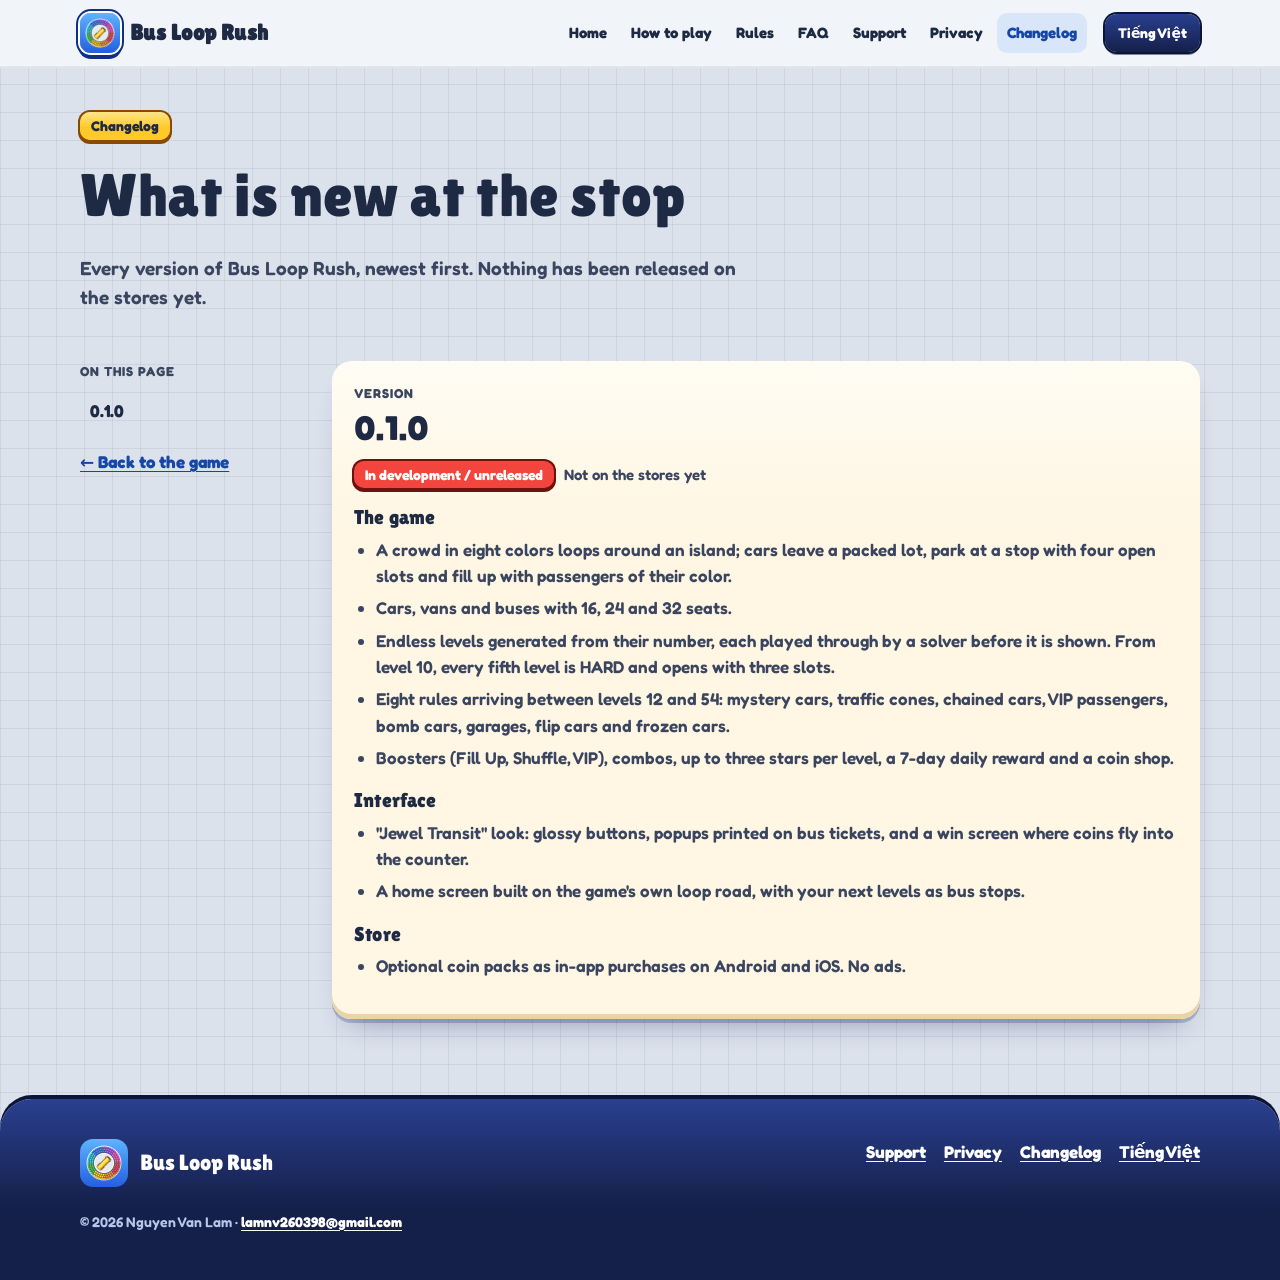
==== changelog/index.html @ d151629f "Add the Bus Loop Rush landing site A dependency-free English/Vietnamese site for the game, deployed " ====
<!doctype html>
<html lang="en">
<head>
  <meta charset="utf-8">
  <meta name="viewport" content="width=device-width, initial-scale=1">
  <title>Changelog — Bus Loop Rush</title>
  <meta name="description" content="What is in Bus Loop Rush so far. Version 0.1.0 is in development and not released yet.">
  <meta name="theme-color" content="#dce2ec">
  <meta name="robots" content="index, follow">
  <link rel="canonical" href="https://nguyenvanlamm.github.io/bus-loop-rush-website/changelog/">
  <link rel="alternate" hreflang="en" href="https://nguyenvanlamm.github.io/bus-loop-rush-website/changelog/">
  <link rel="alternate" hreflang="vi" href="https://nguyenvanlamm.github.io/bus-loop-rush-website/vi/changelog/">
  <link rel="alternate" hreflang="x-default" href="https://nguyenvanlamm.github.io/bus-loop-rush-website/changelog/">
  <meta property="og:type" content="website">
  <meta property="og:site_name" content="Bus Loop Rush">
  <meta property="og:locale" content="en_US">
  <meta property="og:locale:alternate" content="vi_VN">
  <meta property="og:title" content="Changelog — Bus Loop Rush">
  <meta property="og:description" content="What is in Bus Loop Rush so far. Version 0.1.0 is in development and not released yet.">
  <meta property="og:url" content="https://nguyenvanlamm.github.io/bus-loop-rush-website/changelog/">
  <meta property="og:image" content="https://nguyenvanlamm.github.io/bus-loop-rush-website/assets/social-card.png">
  <meta property="og:image:width" content="1200">
  <meta property="og:image:height" content="630">
  <meta name="twitter:card" content="summary_large_image">
  <meta name="twitter:title" content="Changelog — Bus Loop Rush">
  <meta name="twitter:description" content="What is in Bus Loop Rush so far. Version 0.1.0 is in development and not released yet.">
  <meta name="twitter:image" content="https://nguyenvanlamm.github.io/bus-loop-rush-website/assets/social-card.png">
  <link rel="icon" href="../assets/img/favicon-32.png" type="image/png" sizes="32x32">
  <link rel="icon" href="../assets/img/favicon-192.png" type="image/png" sizes="192x192">
  <link rel="apple-touch-icon" href="../assets/img/apple-touch-icon.png">
  <link rel="stylesheet" href="../styles.css">
  <link rel="stylesheet" href="../documents.css">
  <script type="application/ld+json">
  {"@context": "https://schema.org", "@type": "WebPage", "name": "Changelog — Bus Loop Rush", "description": "What is in Bus Loop Rush so far. Version 0.1.0 is in development and not released yet.", "url": "https://nguyenvanlamm.github.io/bus-loop-rush-website/changelog/", "inLanguage": "en", "isPartOf": {"@type": "WebSite", "name": "Bus Loop Rush", "url": "https://nguyenvanlamm.github.io/bus-loop-rush-website/"}}
  </script>
</head>
<body>
<a class="skip-link" href="#main-content">Skip to content</a>
<header class="site-header">
  <div class="wrap nav-shell">
    <a class="brand" href="../" aria-label="Bus Loop Rush home"><img src="../assets/img/favicon-192.png" width="40" height="40" alt=""><span class="brand-name">Bus Loop Rush</span></a>
    <nav class="primary-nav" aria-label="Primary navigation">
      <a href="../">Home</a><a href="../#how-to-play">How to play</a><a href="../#rules">Rules</a><a href="../#faq">FAQ</a><a href="../support/">Support</a><a href="../privacy/">Privacy</a><a href="./" aria-current="page">Changelog</a>
    </nav>
    <a class="language-link" href="../vi/changelog/" lang="vi" hreflang="vi">Tiếng Việt</a>
  </div>
</header>

<main id="main-content">
  <section class="doc-hero wrap" aria-labelledby="page-title">
    <p class="eyebrow"><span class="chip">Changelog</span></p>
    <h1 id="page-title">What is new at the stop</h1>
    <p class="doc-lede">Every version of Bus Loop Rush, newest first. Nothing has been released on the stores yet.</p>
  </section>
  <div class="doc-shell wrap">
    <aside class="doc-aside" aria-label="On this page">
      <p class="doc-aside-label">On this page</p>
      <nav><a href="#v0-1-0">0.1.0</a></nav>
      <a class="back-link" href="../">← Back to the game</a>
    </aside>
    <div class="doc-content">
      <section class="doc-section ticket" id="v0-1-0" aria-labelledby="v0-1-0-title">
        <p class="doc-kicker">Version</p>
        <h2 id="v0-1-0-title">0.1.0</h2>
        <div class="release-head"><span class="chip chip--stop">In development / unreleased</span><span class="updated">Not on the stores yet</span></div>
        <h3>The game</h3>
        <ul>
          <li>A crowd in eight colors loops around an island; cars leave a packed lot, park at a stop with four open slots and fill up with passengers of their color.</li>
          <li>Cars, vans and buses with 16, 24 and 32 seats.</li>
          <li>Endless levels generated from their number, each played through by a solver before it is shown. From level 10, every fifth level is HARD and opens with three slots.</li>
          <li>Eight rules arriving between levels 12 and 54: mystery cars, traffic cones, chained cars, VIP passengers, bomb cars, garages, flip cars and frozen cars.</li>
          <li>Boosters (Fill Up, Shuffle, VIP), combos, up to three stars per level, a 7-day daily reward and a coin shop.</li>
        </ul>
        <h3>Interface</h3>
        <ul>
          <li>"Jewel Transit" look: glossy buttons, popups printed on bus tickets, and a win screen where coins fly into the counter.</li>
          <li>A home screen built on the game's own loop road, with your next levels as bus stops.</li>
        </ul>
        <h3>Store</h3>
        <ul>
          <li>Optional coin packs as in-app purchases on Android and iOS. No ads.</li>
        </ul>
      </section>
    </div>
  </div>
</main>

<footer class="site-footer">
  <div class="wrap footer-grid">
    <div class="footer-brand"><img src="../assets/img/favicon-192.png" width="48" height="48" alt=""><strong>Bus Loop Rush</strong></div>
    <nav class="footer-links" aria-label="Footer navigation"><a href="../support/">Support</a><a href="../privacy/">Privacy</a><a href="./">Changelog</a><a href="../vi/changelog/" lang="vi" hreflang="vi">Tiếng Việt</a></nav>
    <p class="footer-note">© 2026 Nguyen Van Lam · <a href="mailto:lamnv260398@gmail.com">lamnv260398@gmail.com</a></p>
  </div>
</footer>
</body>
</html>
---- styles.css ----
@import url('assets/fonts/fonts.css');

/* Bus Loop Rush — "Jewel Transit", the game's own UI system on the web:
   plaza ground, jewel buttons on a dark lip, cream bus tickets, navy plates. */
:root {
  --ink: #1e2a44;
  --ink-soft: #3a4560;
  --navy: #14204a;
  --navy-hi: #2a3f8f;
  --navy-rim: #0b1636;
  --rim: #0b2466;
  --panel: #1f5fd8;
  --panel-hi: #4b98ff;
  --panel-lip: #123a9c;
  --go: #3cc84a; --go-hi: #8bea6e; --go-lo: #2fb23d; --go-lip: #1e8a2c; --go-rim: #145e1e;
  --amber: #ffc928; --amber-hi: #ffe68a; --amber-lo: #f7b413; --amber-lip: #d08a00; --amber-rim: #8a4b00;
  --sky: #2e7df6; --sky-hi: #7db8ff; --sky-lo: #2468e0; --sky-lip: #1546a8; --sky-rim: #0e2f86;
  --stop: #f2453d; --stop-rim: #6e1210;
  --ticket: #fff6e3; --ticket-top: #fffcf3; --ticket-edge: #ebd3a6; --ticket-line: #e0c690; --ticket-ink: #8a4b00;
  --plaza: #dce2ec; --plaza-deep: #c8cfdc; --grid: rgba(150, 164, 190, 0.22);
  --asphalt: #575d72; --curb: #f7f9fc;
  --f-word: 'Lilita One', 'Arial Rounded MT Bold', system-ui, sans-serif;
  --f-display: 'Lilita One', 'Arial Rounded MT Bold', system-ui, sans-serif;
  --w-display: 400;
  --f-body: 'Fredoka', 'Nunito', system-ui, -apple-system, 'Segoe UI', sans-serif;
  --w-body: 600;
  --wrap: 1120px;
  --gutter: 16px;
  color-scheme: light;
}

/* Lilita One and Fredoka have no Vietnamese letters. */
:lang(vi) {
  --f-display: 'Baloo 2', 'Nunito', system-ui, sans-serif;
  --w-display: 800;
  --f-body: 'Nunito', system-ui, -apple-system, 'Segoe UI', sans-serif;
  --w-body: 600;
}

*, *::before, *::after { box-sizing: border-box; }
html { scroll-behavior: smooth; -webkit-text-size-adjust: 100%; }
body {
  margin: 0;
  font-family: var(--f-body);
  font-weight: var(--w-body);
  font-size: 17px;
  line-height: 1.55;
  color: var(--ink);
  background-color: var(--plaza);
  background-image:
    linear-gradient(var(--grid) 1.5px, transparent 1.5px),
    linear-gradient(90deg, var(--grid) 1.5px, transparent 1.5px);
  background-size: 28px 28px;
  overflow-x: hidden;
}
img { max-width: 100%; height: auto; display: block; }
a { color: var(--sky-lip); text-underline-offset: 3px; }
a:hover { color: var(--sky); }
:focus-visible { outline: 3px solid var(--amber); outline-offset: 3px; border-radius: 6px; }
h1, h2, h3 { font-family: var(--f-display); font-weight: var(--w-display); line-height: 1.12; margin: 0 0 0.4em; letter-spacing: 0.01em; }
h2 { font-size: clamp(30px, 4.4vw, 46px); }
h3 { font-size: 22px; }
p { margin: 0 0 1em; }
.wrap { width: min(var(--wrap), 100% - 2 * var(--gutter)); margin-inline: auto; }
.skip-link { position: absolute; left: 12px; top: -60px; z-index: 50; background: var(--navy); color: #fff; padding: 10px 14px; border-radius: 10px; font-weight: 700; }
.skip-link:focus { top: 12px; color: #fff; }
.visually-hidden { position: absolute !important; width: 1px; height: 1px; overflow: hidden; clip: rect(0 0 0 0); white-space: nowrap; }

/* Header */
.site-header {
  position: sticky; top: 0; z-index: 30;
  background: rgba(244, 247, 251, 0.92);
  backdrop-filter: saturate(1.2) blur(8px);
  -webkit-backdrop-filter: saturate(1.2) blur(8px);
  border-bottom: 2px solid rgba(30, 42, 68, 0.08);
}
.nav-shell { display: flex; align-items: center; gap: 18px; min-height: 66px; }
.brand { display: inline-flex; align-items: center; gap: 10px; color: var(--ink); text-decoration: none; margin-right: auto; }
.brand:hover { color: var(--ink); }
.brand img { width: 40px; height: 40px; border-radius: 11px; box-shadow: 0 0 0 2px #fff, 0 0 0 4px var(--sky-rim), 0 4px 0 2px var(--sky-rim); }
.brand-name { font-family: var(--f-word); font-size: 22px; letter-spacing: 0.02em; white-space: nowrap; }
.primary-nav { display: flex; gap: 4px; flex-wrap: wrap; }
.primary-nav a { color: var(--ink); text-decoration: none; font-weight: 700; font-size: 15px; padding: 8px 10px; border-radius: 10px; }
.primary-nav a:hover, .primary-nav a[aria-current="page"] { background: rgba(46, 125, 246, 0.12); color: var(--sky-lip); }
.language-link {
  display: inline-flex; align-items: center; gap: 6px; flex: none;
  font-weight: 700; font-size: 14px; color: #fff; text-decoration: none;
  background: linear-gradient(180deg, var(--navy-hi), var(--navy));
  padding: 8px 13px; border-radius: 12px; box-shadow: 0 0 0 2px var(--navy-rim), 0 3px 0 rgba(11, 22, 54, 0.5);
}
.language-link:hover { color: #fff; filter: brightness(1.12); }
@media (max-width: 820px) {
  .primary-nav { display: none; }
}

/* Jewel buttons (the game's one button) */
.jewel {
  --hi: var(--go-hi); --face: var(--go); --lo: var(--go-lo); --lip: var(--go-lip); --rimc: var(--go-rim);
  position: relative; display: inline-flex; align-items: center; justify-content: center; gap: 10px;
  min-height: 56px; padding: 0 24px 4px;
  font-family: var(--f-display); font-weight: var(--w-display); font-size: 22px; letter-spacing: 0.02em;
  color: #fff; text-decoration: none; text-shadow: 0 2px 0 var(--rimc), 0 -1px 0 var(--rimc), 1px 0 0 var(--rimc), -1px 0 0 var(--rimc);
  border-radius: 20px;
  background: linear-gradient(180deg, var(--hi) 0%, var(--face) 47%, var(--lo) 100%);
  box-shadow: 0 0 0 2px var(--rimc), 0 6px 0 var(--lip), 0 6px 0 2px var(--rimc), 0 14px 18px -6px rgba(8, 16, 40, 0.5);
  transition: transform 0.07s ease-out, box-shadow 0.07s ease-out;
  overflow: hidden;
}
.jewel::before {
  content: ''; position: absolute; left: 6px; right: 6px; top: 3px; height: 44%;
  border-radius: 16px 16px 14px 14px;
  background: linear-gradient(180deg, rgba(255, 255, 255, 0.6), rgba(255, 255, 255, 0.08));
  pointer-events: none;
}
.jewel::after { content: ''; position: absolute; left: 12%; top: 13%; width: 13px; height: 6px; border-radius: 6px; background: #fff; opacity: 0.9; transform: rotate(-16deg); }
.jewel:hover { color: #fff; filter: brightness(1.06); }
.jewel:active { transform: translateY(4px); box-shadow: 0 0 0 2px var(--rimc), 0 2px 0 var(--lip), 0 2px 0 2px var(--rimc), 0 4px 6px rgba(8, 16, 40, 0.35); }
.jewel--sky { --hi: var(--sky-hi); --face: var(--sky); --lo: var(--sky-lo); --lip: var(--sky-lip); --rimc: var(--sky-rim); }
.jewel--amber { --hi: var(--amber-hi); --face: var(--amber); --lo: var(--amber-lo); --lip: var(--amber-lip); --rimc: var(--amber-rim); }
.jewel--small { min-height: 46px; font-size: 18px; padding: 0 18px 3px; border-radius: 16px; }
.jewel .arrow { width: 26px; height: 22px; flex: none; }

/* Navy plates and chips */
.plate {
  display: inline-flex; align-items: center; gap: 10px;
  color: #fff; font-weight: 700;
  background: linear-gradient(180deg, rgba(42, 63, 143, 0.97), rgba(20, 32, 74, 0.97));
  border-radius: 14px; padding: 9px 14px;
  box-shadow: 0 0 0 2.5px var(--navy-rim), 0 4px 0 rgba(11, 22, 54, 0.45);
}
.chip {
  display: inline-flex; align-items: center; gap: 6px; font-size: 14px; font-weight: 700; color: var(--ink);
  padding: 3px 11px; border-radius: 10px; background: linear-gradient(180deg, var(--amber-hi), var(--amber) 55%);
  box-shadow: 0 0 0 2px var(--amber-rim), 0 2px 0 2px var(--amber-rim);
}
.chip--navy { color: #fff; background: var(--navy); box-shadow: 0 0 0 2px var(--navy-rim); }
.chip--stop { color: #fff; background: var(--stop); box-shadow: 0 0 0 2px var(--stop-rim), 0 2px 0 2px var(--stop-rim); }

/* Bus ticket cards */
.ticket {
  position: relative; background: linear-gradient(180deg, var(--ticket-top) 0%, var(--ticket) 26%);
  border-radius: 20px; padding: 22px;
  box-shadow: inset 0 -5px 0 var(--ticket-edge), 0 4px 0 rgba(8, 30, 100, 0.22), 0 18px 30px -18px rgba(14, 30, 80, 0.45);
}
.ticket--tear::before, .ticket--tear::after {
  content: ''; position: absolute; top: var(--tear, 50%); width: 22px; height: 22px; margin-top: -11px; border-radius: 50%;
  background: var(--plaza);
}
.ticket--tear::before { left: -11px; }
.ticket--tear::after { right: -11px; }

/* Outlined game wordmark: a stroke layer behind a gradient fill. */
.wordmark { font-family: var(--f-word); font-weight: 400; line-height: 0.92; margin: 0; text-transform: uppercase; transform: rotate(-4deg); transform-origin: left center; }
.wm-line { position: relative; display: block; width: max-content; }
.wm-line::before {
  content: attr(data-text); position: absolute; left: 0; top: 0;
  color: var(--wm-rim); -webkit-text-stroke: var(--wm-stroke) var(--wm-rim);
  text-shadow: 0 var(--wm-drop) 0 var(--wm-rim);
}
.wm-fill { position: relative; background: var(--wm-grad); -webkit-background-clip: text; background-clip: text; color: transparent; }
.wm-1 { --wm-rim: #7a3a12; --wm-stroke: 14px; --wm-drop: 7px; --wm-grad: linear-gradient(180deg, #ffe680 10%, #ffcc1a 55%, #ffb000 95%); font-size: clamp(54px, 9vw, 104px); }
.wm-2 { --wm-rim: #0e3a8c; --wm-stroke: 16px; --wm-drop: 9px; --wm-grad: linear-gradient(180deg, #9be4ff 10%, #4fc3ff 50%, #2e8bf0 95%); font-size: clamp(72px, 12vw, 140px); margin-top: -0.04em; }

/* Hero */
.hero { position: relative; padding: 40px 0 72px; overflow: hidden; }
.hero-grid { display: grid; grid-template-columns: minmax(0, 1.1fr) minmax(0, 0.9fr); gap: 32px; align-items: center; }
.eyebrow { margin-bottom: 22px; }
.hero-lede { font-size: 19px; max-width: 34ch; margin: 26px 0 26px; color: var(--ink-soft); }
.hero-actions { display: flex; flex-wrap: wrap; gap: 14px 16px; align-items: center; margin-bottom: 26px; }
.store-status { display: flex; flex-wrap: wrap; gap: 10px; }
.store-status .plate { font-size: 14px; }
.store-status small { display: block; font-weight: 600; opacity: 0.75; font-size: 12px; line-height: 1.2; }
.store-status strong { display: block; line-height: 1.2; }
.store-glyph { width: 26px; height: 26px; flex: none; }

/* The loop road behind the phone */
.hero-visual { position: relative; display: grid; place-items: center; min-height: 600px; }
.loop-road {
  position: absolute; width: min(430px, 96%); aspect-ratio: 345 / 524; border-radius: 999px;
  background: var(--asphalt);
  box-shadow: 0 0 0 7px var(--curb), 0 11px 0 7px #c3cad7, 0 26px 40px rgba(60, 72, 100, 0.25);
}
.loop-road::before { content: ''; position: absolute; inset: 22px; border-radius: 999px; border: 3px dashed rgba(255, 255, 255, 0.55); }
.loop-road::after { content: ''; position: absolute; inset: 46px; border-radius: 999px; background: #e7ebf2; box-shadow: 0 0 0 6px var(--curb), inset 0 -3px 0 #bfc6d3; }
.phone {
  position: relative; z-index: 2; width: min(282px, 72vw); padding: 11px; border-radius: 42px;
  background: #16181d; box-shadow: 0 0 0 2px #2a2c33, 0 30px 60px -20px rgba(10, 18, 40, 0.6);
}
.phone img { border-radius: 32px; width: 100%; aspect-ratio: 540 / 1200; object-fit: cover; background: var(--plaza-deep); }
.phone--tilt { transform: rotate(3deg); animation: float 6s ease-in-out infinite; }
.sprite { position: absolute; z-index: 3; pointer-events: none; filter: drop-shadow(0 6px 6px rgba(20, 30, 60, 0.18)); }
.sprite--bus { width: 92px; left: 2%; bottom: 13%; transform: rotate(-24deg); animation: bob 3.6s ease-in-out infinite; }
.sprite--coin { width: 58px; right: 6%; top: 8%; animation: bob 3s ease-in-out infinite reverse; }
.sprite--crowd { z-index: 1; width: min(400px, 92%); left: 50%; bottom: 1%; translate: -50% 0; }
.sprite--cheer { width: 58px; left: 12%; top: 10%; animation: bob 2.6s ease-in-out infinite; }
@keyframes float { 50% { transform: rotate(3deg) translateY(-12px); } }
@keyframes bob { 50% { translate: 0 -8px; } }

/* Sections */
.section { padding: 72px 0; }
.section-head { max-width: 680px; margin-bottom: 34px; }
.section-head p { color: var(--ink-soft); font-size: 18px; }
.ribbon-title { display: inline-block; margin-bottom: 14px; }

/* How it plays */
.steps { list-style: none; margin: 0; padding: 0; display: grid; grid-template-columns: repeat(4, minmax(0, 1fr)); gap: 22px; counter-reset: step; }
.step { display: flex; flex-direction: column; gap: 12px; }
.step-art { position: relative; height: 150px; display: grid; place-items: center; border-radius: 16px; background: var(--plaza-deep); box-shadow: inset 0 0 0 2px rgba(255, 255, 255, 0.5); overflow: hidden; }
.step-art img { max-height: 120px; width: auto; }
.step-art--asphalt { background: var(--asphalt); box-shadow: inset 0 5px 0 var(--curb); }
.step-num {
  position: absolute; left: 10px; top: 10px; min-width: 32px; height: 30px; padding: 0 8px; display: grid; place-items: center;
  font-family: var(--f-word); font-size: 18px; color: #fff; border-radius: 10px;
  background: linear-gradient(180deg, var(--go-hi), var(--go) 52%, var(--go-lo));
  box-shadow: 0 0 0 2px var(--go-rim), 0 3px 0 var(--go-lip), 0 3px 0 2px var(--go-rim);
  text-shadow: 0 1px 0 var(--go-rim), 0 -1px 0 var(--go-rim), 1px 0 0 var(--go-rim), -1px 0 0 var(--go-rim);
}
.step h3 { margin: 4px 0 0; }
.step p { margin: 0; color: var(--ink-soft); font-size: 16px; }

/* Rules (mechanics) */
.rules { display: grid; grid-template-columns: repeat(4, minmax(0, 1fr)); gap: 22px; }
.rule { --tear: 214px; display: flex; flex-direction: column; text-align: center; padding: 12px 18px 22px; }
.rule img { width: 196px; height: 196px; margin: 0 auto 14px; }
.rule .chip { align-self: center; margin-bottom: 10px; }
.rule p { margin: 0; font-size: 15.5px; color: var(--ink-soft); }

/* Blue game panel (features) */
.panel {
  position: relative; color: #fff; border-radius: 34px; padding: 56px clamp(18px, 4vw, 48px) 48px;
  background: linear-gradient(180deg, var(--panel-hi) 0%, #2f74ee 26%, var(--panel) 66%, #1a52c4 100%);
  box-shadow: 0 0 0 3px var(--rim), 0 10px 0 var(--panel-lip), 0 10px 0 3px var(--rim), 0 30px 50px -20px rgba(4, 10, 30, 0.6);
}
.panel::before { content: ''; position: absolute; inset: 5px; border-radius: 30px; border: 3px solid rgba(255, 255, 255, 0.24); pointer-events: none; }
.panel h2 { color: #fff; text-shadow: 0 3px 0 var(--rim), 0 -1px 0 var(--rim), 2px 0 0 var(--rim), -2px 0 0 var(--rim); }
.panel .section-head p { color: #e3ecff; }
.features { display: grid; grid-template-columns: repeat(3, minmax(0, 1fr)); gap: 20px; }
.feature { color: var(--ink); display: grid; grid-template-columns: 56px 1fr; gap: 14px; align-items: start; padding: 20px; }
.feature img { width: 56px; height: 56px; object-fit: contain; }
.feature h3 { font-size: 20px; margin-bottom: 4px; }
.feature p { margin: 0; font-size: 15.5px; color: var(--ink-soft); }

/* Screens */
.screens { display: grid; grid-template-columns: repeat(4, minmax(0, 1fr)); gap: 22px; }
.screen figure { margin: 0; }
.screen .phone { width: 100%; padding: 8px; border-radius: 30px; }
.screen .phone img { border-radius: 23px; }
.screen figcaption { margin-top: 14px; text-align: center; }
.screen figcaption strong { display: block; font-family: var(--f-display); font-weight: var(--w-display); font-size: 20px; }
.screen figcaption span { color: var(--ink-soft); font-size: 15px; }

/* FAQ */
.faq { display: grid; gap: 14px; max-width: 820px; }
.faq details { border-radius: 18px; background: linear-gradient(180deg, var(--ticket-top), var(--ticket) 40%); box-shadow: inset 0 -4px 0 var(--ticket-edge), 0 3px 0 rgba(8, 30, 100, 0.18); }
.faq summary { list-style: none; cursor: pointer; display: flex; justify-content: space-between; gap: 16px; align-items: center; padding: 18px 20px; font-family: var(--f-display); font-weight: var(--w-display); font-size: 20px; }
.faq summary::-webkit-details-marker { display: none; }
.faq summary b { flex: none; width: 32px; height: 32px; display: grid; place-items: center; border-radius: 50%; color: #fff; font-family: var(--f-word); background: linear-gradient(180deg, var(--sky-hi), var(--sky) 50%, var(--sky-lo)); box-shadow: 0 0 0 2px var(--sky-rim), 0 3px 0 var(--sky-lip); transition: transform 0.2s; }
.faq details[open] summary b { transform: rotate(45deg); }
.faq details p { padding: 0 20px 18px; margin: 0; color: var(--ink-soft); }

/* Closing band */
.closing { text-align: center; }
.closing .store-status { justify-content: center; margin: 22px 0 6px; }

/* Footer */
.site-footer { padding: 40px 0 48px; background: linear-gradient(180deg, var(--navy-hi), var(--navy) 60%); color: #d6e2ff; border-radius: 32px 32px 0 0; margin-top: 40px; box-shadow: 0 -4px 0 var(--navy-rim); }
.footer-grid { display: flex; flex-wrap: wrap; gap: 24px; justify-content: space-between; align-items: flex-start; }
.footer-brand { display: flex; gap: 12px; align-items: center; }
.footer-brand img { width: 48px; height: 48px; border-radius: 13px; }
.footer-brand strong { font-family: var(--f-word); font-size: 22px; color: #fff; font-weight: 400; }
.footer-links { display: flex; flex-wrap: wrap; gap: 6px 18px; }
.footer-links a, .site-footer a { color: #fff; font-weight: 700; }
.footer-note { width: 100%; font-size: 14px; color: #b8c6ea; margin: 0; }

@media (max-width: 980px) {
  .hero-grid { grid-template-columns: 1fr; }
  .hero-visual { min-height: 560px; }
  .steps, .rules, .screens { grid-template-columns: repeat(2, minmax(0, 1fr)); }
  .features { grid-template-columns: repeat(2, minmax(0, 1fr)); }
}
@media (max-width: 560px) {
  body { font-size: 16px; }
  .hero { padding-top: 24px; }
  .hero-visual { min-height: 500px; }
  .steps, .features { grid-template-columns: 1fr; }
  .rules { gap: 14px; }
  .rule { padding: 10px 10px 16px; --tear: 160px; }
  .rule img { width: 140px; height: 140px; }
  .rule h3 { font-size: 19px; }
  .screens { display: flex; overflow-x: auto; scroll-snap-type: x mandatory; padding-bottom: 12px; margin-inline: calc(-1 * var(--gutter)); padding-inline: var(--gutter); }
  .screen { flex: 0 0 62%; scroll-snap-align: center; }
  .jewel { font-size: 20px; }
}
@media (prefers-reduced-motion: reduce) {
  html { scroll-behavior: auto; }
  *, *::before, *::after { animation: none !important; transition: none !important; }
}
---- documents.css ----
/* Support, privacy and changelog pages (on top of styles.css). */
.doc-hero { padding: 44px 0 30px; }
.doc-hero h1 { font-size: clamp(36px, 6vw, 60px); max-width: 16ch; }
.doc-lede { font-size: 19px; color: var(--ink-soft); max-width: 60ch; }
.doc-meta { margin-top: 16px; }
.doc-shell { display: grid; grid-template-columns: 220px minmax(0, 1fr); gap: 32px; align-items: start; padding-bottom: 40px; }
.doc-aside { position: sticky; top: 90px; display: grid; gap: 10px; }
.doc-aside-label { margin: 0; font-size: 13px; font-weight: 800; letter-spacing: 0.08em; text-transform: uppercase; color: var(--ink-soft); }
.doc-aside nav { display: grid; gap: 4px; }
.doc-aside nav a { color: var(--ink); text-decoration: none; font-weight: 700; padding: 7px 10px; border-radius: 10px; }
.doc-aside nav a:hover { background: rgba(46, 125, 246, 0.12); color: var(--sky-lip); }
.back-link { font-weight: 700; margin-top: 8px; }
.doc-content { display: grid; gap: 26px; min-width: 0; }
.doc-section h2 { font-size: clamp(26px, 3.4vw, 34px); }
.doc-section h3 { font-size: 20px; margin-top: 18px; }
.doc-section p, .doc-section li { color: var(--ink-soft); }
.doc-section ul, .doc-section ol { padding-left: 22px; margin: 0 0 1em; }
.doc-section li { margin-bottom: 6px; }
.doc-section li strong, .doc-section p strong { color: var(--ink); }
.doc-kicker { margin: 0 0 6px; font-size: 13px; font-weight: 800; letter-spacing: 0.08em; text-transform: uppercase; color: var(--ticket-ink); }
.action-grid { display: grid; grid-template-columns: repeat(3, minmax(0, 1fr)); gap: 16px; margin: 18px 0; }
.issue-card { display: flex; flex-direction: column; gap: 8px; padding: 18px; border-radius: 18px; background: #fff; box-shadow: 0 0 0 2px rgba(224, 198, 144, 0.9), 0 4px 0 var(--ticket-edge); }
.issue-card h3 { margin: 0; font-size: 21px; }
.issue-card p { margin: 0 0 6px; font-size: 15.5px; }
.issue-card .jewel { margin-top: auto; align-self: flex-start; }
.callout { border-radius: 16px; padding: 14px 16px; background: rgba(255, 201, 40, 0.18); box-shadow: inset 0 0 0 2px rgba(138, 75, 0, 0.25); }
.callout strong { color: var(--ink); }
.callout p { margin: 4px 0 0; }
.release { border-left: 0; }
.release-head { display: flex; flex-wrap: wrap; gap: 10px; align-items: center; margin-bottom: 10px; }
.release-head h2 { margin: 0; }
.updated { font-size: 15px; color: var(--ink-soft); }
@media (max-width: 860px) {
  .doc-shell { grid-template-columns: 1fr; }
  .doc-aside { position: static; }
  .action-grid { grid-template-columns: 1fr; }
}
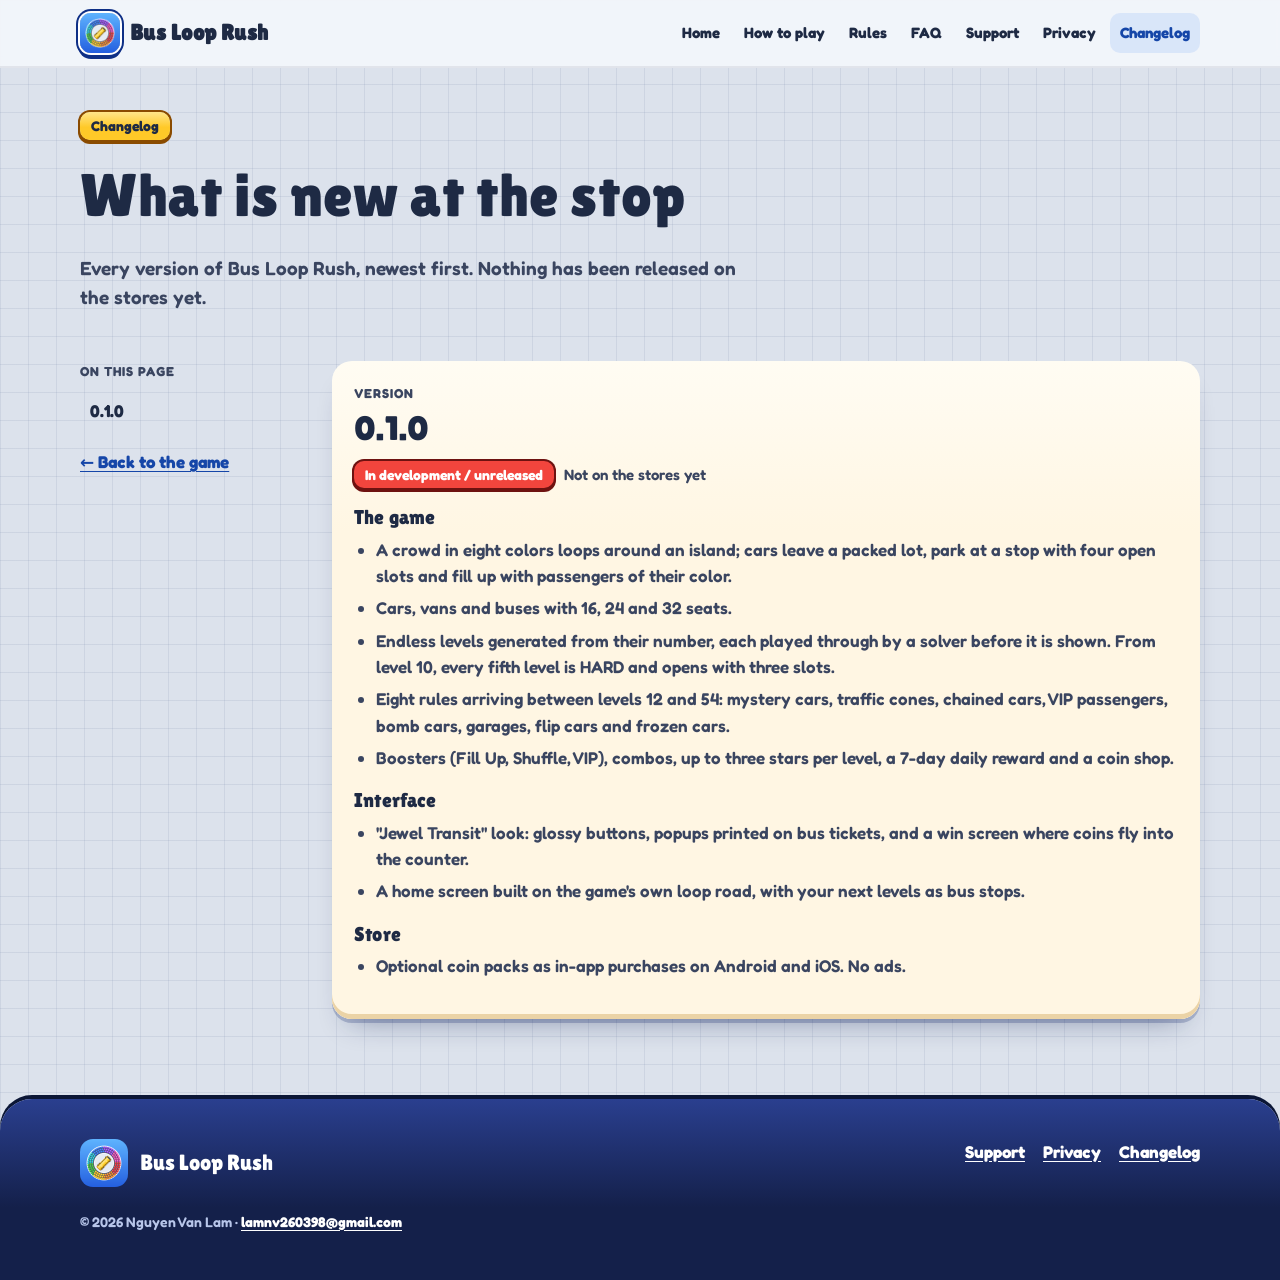
==== commit ed538504: "Make the landing site English-only - Remove the Vietnamese pages, the language switch and the hrefla" ====
--- a/changelog/index.html
+++ b/changelog/index.html
@@ -8,13 +8,9 @@
   <meta name="theme-color" content="#dce2ec">
   <meta name="robots" content="index, follow">
   <link rel="canonical" href="https://nguyenvanlamm.github.io/bus-loop-rush-website/changelog/">
-  <link rel="alternate" hreflang="en" href="https://nguyenvanlamm.github.io/bus-loop-rush-website/changelog/">
-  <link rel="alternate" hreflang="vi" href="https://nguyenvanlamm.github.io/bus-loop-rush-website/vi/changelog/">
-  <link rel="alternate" hreflang="x-default" href="https://nguyenvanlamm.github.io/bus-loop-rush-website/changelog/">
   <meta property="og:type" content="website">
   <meta property="og:site_name" content="Bus Loop Rush">
   <meta property="og:locale" content="en_US">
-  <meta property="og:locale:alternate" content="vi_VN">
   <meta property="og:title" content="Changelog — Bus Loop Rush">
   <meta property="og:description" content="What is in Bus Loop Rush so far. Version 0.1.0 is in development and not released yet.">
   <meta property="og:url" content="https://nguyenvanlamm.github.io/bus-loop-rush-website/changelog/">
@@ -42,7 +38,6 @@
     <nav class="primary-nav" aria-label="Primary navigation">
       <a href="../">Home</a><a href="../#how-to-play">How to play</a><a href="../#rules">Rules</a><a href="../#faq">FAQ</a><a href="../support/">Support</a><a href="../privacy/">Privacy</a><a href="./" aria-current="page">Changelog</a>
     </nav>
-    <a class="language-link" href="../vi/changelog/" lang="vi" hreflang="vi">Tiếng Việt</a>
   </div>
 </header>
 
@@ -88,7 +83,7 @@
 <footer class="site-footer">
   <div class="wrap footer-grid">
     <div class="footer-brand"><img src="../assets/img/favicon-192.png" width="48" height="48" alt=""><strong>Bus Loop Rush</strong></div>
-    <nav class="footer-links" aria-label="Footer navigation"><a href="../support/">Support</a><a href="../privacy/">Privacy</a><a href="./">Changelog</a><a href="../vi/changelog/" lang="vi" hreflang="vi">Tiếng Việt</a></nav>
+    <nav class="footer-links" aria-label="Footer navigation"><a href="../support/">Support</a><a href="../privacy/">Privacy</a><a href="./">Changelog</a></nav>
     <p class="footer-note">© 2026 Nguyen Van Lam · <a href="mailto:lamnv260398@gmail.com">lamnv260398@gmail.com</a></p>
   </div>
 </footer>
--- a/styles.css
+++ b/styles.css
@@ -22,20 +22,13 @@
   --f-word: 'Lilita One', 'Arial Rounded MT Bold', system-ui, sans-serif;
   --f-display: 'Lilita One', 'Arial Rounded MT Bold', system-ui, sans-serif;
   --w-display: 400;
-  --f-body: 'Fredoka', 'Nunito', system-ui, -apple-system, 'Segoe UI', sans-serif;
+  --f-body: 'Fredoka', system-ui, -apple-system, 'Segoe UI', sans-serif;
   --w-body: 600;
   --wrap: 1120px;
   --gutter: 16px;
   color-scheme: light;
 }
 
-/* Lilita One and Fredoka have no Vietnamese letters. */
-:lang(vi) {
-  --f-display: 'Baloo 2', 'Nunito', system-ui, sans-serif;
-  --w-display: 800;
-  --f-body: 'Nunito', system-ui, -apple-system, 'Segoe UI', sans-serif;
-  --w-body: 600;
-}
 
 *, *::before, *::after { box-sizing: border-box; }
 html { scroll-behavior: smooth; -webkit-text-size-adjust: 100%; }
@@ -82,13 +75,6 @@
 .primary-nav { display: flex; gap: 4px; flex-wrap: wrap; }
 .primary-nav a { color: var(--ink); text-decoration: none; font-weight: 700; font-size: 15px; padding: 8px 10px; border-radius: 10px; }
 .primary-nav a:hover, .primary-nav a[aria-current="page"] { background: rgba(46, 125, 246, 0.12); color: var(--sky-lip); }
-.language-link {
-  display: inline-flex; align-items: center; gap: 6px; flex: none;
-  font-weight: 700; font-size: 14px; color: #fff; text-decoration: none;
-  background: linear-gradient(180deg, var(--navy-hi), var(--navy));
-  padding: 8px 13px; border-radius: 12px; box-shadow: 0 0 0 2px var(--navy-rim), 0 3px 0 rgba(11, 22, 54, 0.5);
-}
-.language-link:hover { color: #fff; filter: brightness(1.12); }
 @media (max-width: 820px) {
   .primary-nav { display: none; }
 }
